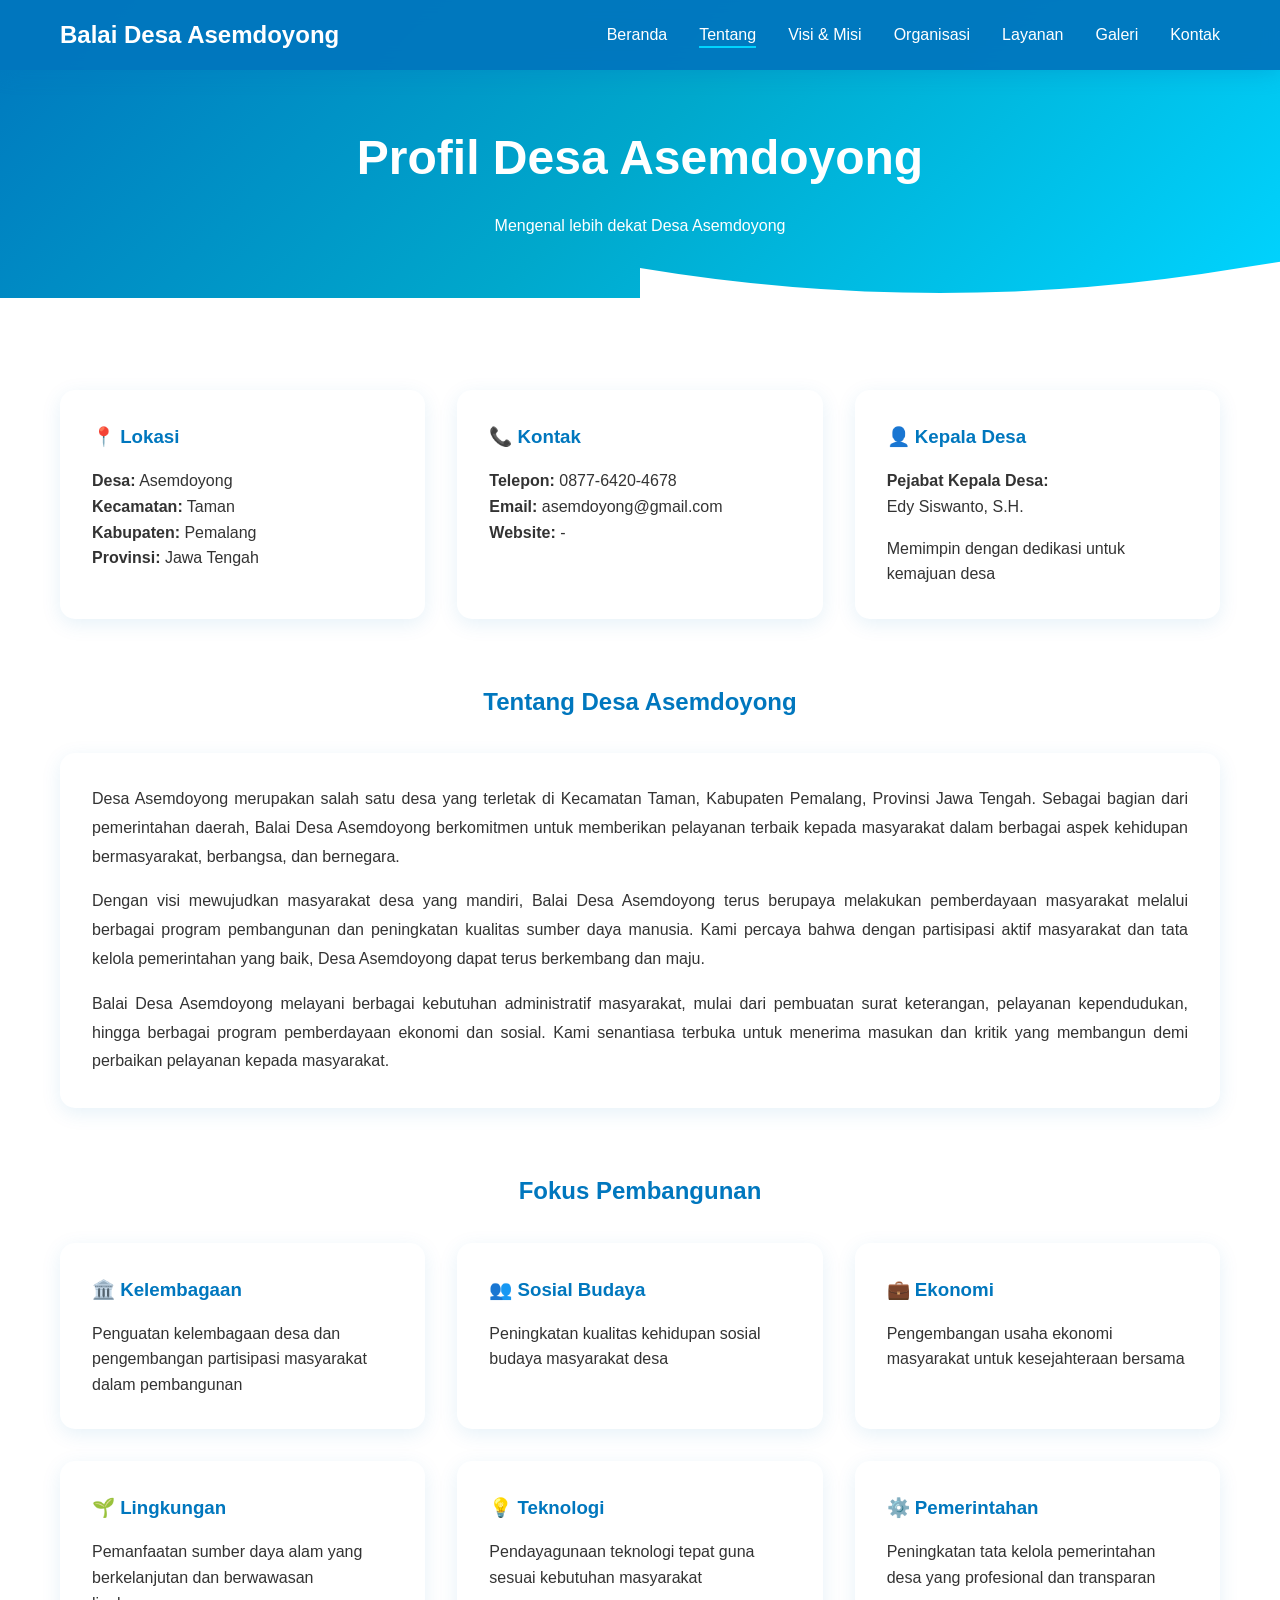
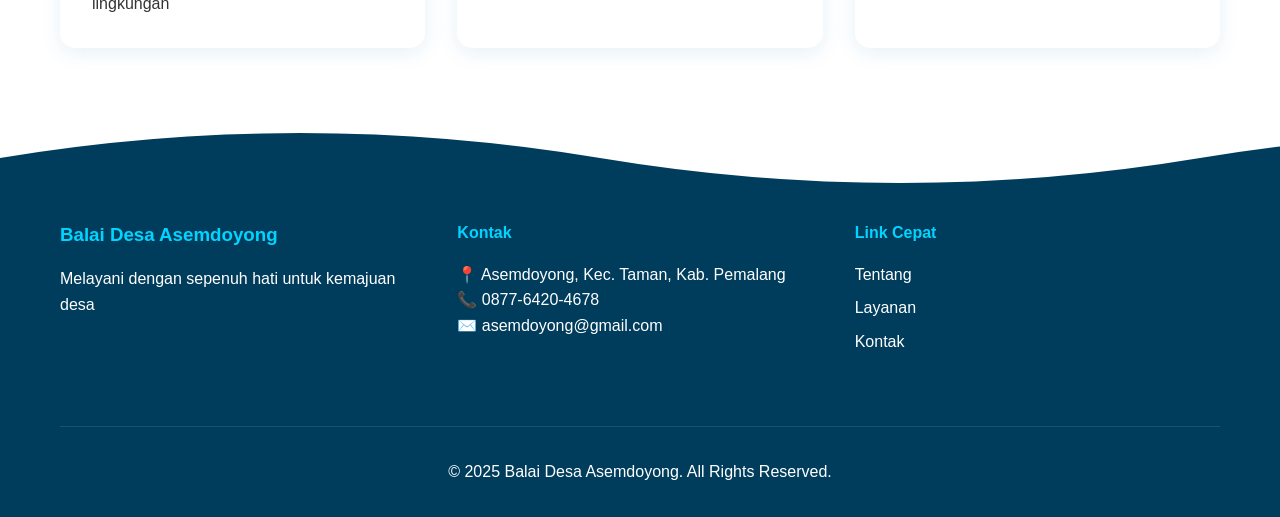
==== pages/about.html @ 0c86f4a2 "first commit" ====
<!DOCTYPE html>
<html lang="id">
<head>
    <meta charset="UTF-8">
    <meta name="viewport" content="width=device-width, initial-scale=1.0">
    <title>Tentang - Balai Desa Asemdoyong</title>
    <link rel="stylesheet" href="../assets/css/style.css">
</head>
<body>
    <!-- Navbar -->
    <nav class="navbar">
        <div class="container">
            <div class="nav-brand">
                <h2>Balai Desa Asemdoyong</h2>
            </div>
            <button class="nav-toggle" id="navToggle">
                <span></span>
                <span></span>
                <span></span>
            </button>
            <ul class="nav-menu" id="navMenu">
                <li><a href="../index.html">Beranda</a></li>
                <li><a href="about.html" class="active">Tentang</a></li>
                <li><a href="visi-misi.html">Visi & Misi</a></li>
                <li><a href="organisasi.html">Organisasi</a></li>
                <li><a href="layanan.html">Layanan</a></li>
                <li><a href="galeri.html">Galeri</a></li>
                <li><a href="kontak.html">Kontak</a></li>
            </ul>
        </div>
    </nav>

    <!-- Page Header -->
    <section class="page-header">
        <div class="container">
            <h1>Profil Desa Asemdoyong</h1>
            <p>Mengenal lebih dekat Desa Asemdoyong</p>
        </div>
    </section>

    <!-- Page Content -->
    <section class="page-content">
        <div class="container">
            <div class="info-grid">
                <div class="info-card">
                    <h3>📍 Lokasi</h3>
                    <p><strong>Desa:</strong> Asemdoyong</p>
                    <p><strong>Kecamatan:</strong> Taman</p>
                    <p><strong>Kabupaten:</strong> Pemalang</p>
                    <p><strong>Provinsi:</strong> Jawa Tengah</p>
                </div>

                <div class="info-card">
                    <h3>📞 Kontak</h3>
                    <p><strong>Telepon:</strong> 0877-6420-4678</p>
                    <p><strong>Email:</strong> asemdoyong@gmail.com</p>
                    <p><strong>Website:</strong> -</p>
                </div>

                <div class="info-card">
                    <h3>👤 Kepala Desa</h3>
                    <p><strong>Pejabat Kepala Desa:</strong></p>
                    <p>Edy Siswanto, S.H.</p>
                    <p style="margin-top: 1rem;">Memimpin dengan dedikasi untuk kemajuan desa</p>
                </div>
            </div>

            <div style="margin-top: 4rem;">
                <h2 style="color: var(--primary); margin-bottom: 2rem; text-align: center;">Tentang Desa Asemdoyong</h2>
                <div class="info-card">
                    <p style="text-align: justify; line-height: 1.8;">
                        Desa Asemdoyong merupakan salah satu desa yang terletak di Kecamatan Taman, Kabupaten Pemalang, Provinsi Jawa Tengah. 
                        Sebagai bagian dari pemerintahan daerah, Balai Desa Asemdoyong berkomitmen untuk memberikan pelayanan terbaik kepada masyarakat 
                        dalam berbagai aspek kehidupan bermasyarakat, berbangsa, dan bernegara.
                    </p>
                    <p style="text-align: justify; line-height: 1.8; margin-top: 1rem;">
                        Dengan visi mewujudkan masyarakat desa yang mandiri, Balai Desa Asemdoyong terus berupaya melakukan pemberdayaan masyarakat 
                        melalui berbagai program pembangunan dan peningkatan kualitas sumber daya manusia. Kami percaya bahwa dengan partisipasi aktif 
                        masyarakat dan tata kelola pemerintahan yang baik, Desa Asemdoyong dapat terus berkembang dan maju.
                    </p>
                    <p style="text-align: justify; line-height: 1.8; margin-top: 1rem;">
                        Balai Desa Asemdoyong melayani berbagai kebutuhan administratif masyarakat, mulai dari pembuatan surat keterangan, 
                        pelayanan kependudukan, hingga berbagai program pemberdayaan ekonomi dan sosial. Kami senantiasa terbuka untuk 
                        menerima masukan dan kritik yang membangun demi perbaikan pelayanan kepada masyarakat.
                    </p>
                </div>
            </div>

            <div style="margin-top: 4rem;">
                <h2 style="color: var(--primary); margin-bottom: 2rem; text-align: center;">Fokus Pembangunan</h2>
                <div class="info-grid">
                    <div class="info-card">
                        <h3>🏛️ Kelembagaan</h3>
                        <p>Penguatan kelembagaan desa dan pengembangan partisipasi masyarakat dalam pembangunan</p>
                    </div>

                    <div class="info-card">
                        <h3>👥 Sosial Budaya</h3>
                        <p>Peningkatan kualitas kehidupan sosial budaya masyarakat desa</p>
                    </div>

                    <div class="info-card">
                        <h3>💼 Ekonomi</h3>
                        <p>Pengembangan usaha ekonomi masyarakat untuk kesejahteraan bersama</p>
                    </div>

                    <div class="info-card">
                        <h3>🌱 Lingkungan</h3>
                        <p>Pemanfaatan sumber daya alam yang berkelanjutan dan berwawasan lingkungan</p>
                    </div>

                    <div class="info-card">
                        <h3>💡 Teknologi</h3>
                        <p>Pendayagunaan teknologi tepat guna sesuai kebutuhan masyarakat</p>
                    </div>

                    <div class="info-card">
                        <h3>⚙️ Pemerintahan</h3>
                        <p>Peningkatan tata kelola pemerintahan desa yang profesional dan transparan</p>
                    </div>
                </div>
            </div>
        </div>
    </section>

    <!-- Footer -->
    <footer class="footer">
        <div class="wave-footer"></div>
        <div class="container">
            <div class="footer-content">
                <div class="footer-section">
                    <h3>Balai Desa Asemdoyong</h3>
                    <p>Melayani dengan sepenuh hati untuk kemajuan desa</p>
                </div>
                <div class="footer-section">
                    <h4>Kontak</h4>
                    <p>📍 Asemdoyong, Kec. Taman, Kab. Pemalang</p>
                    <p>📞 0877-6420-4678</p>
                    <p>✉️ asemdoyong@gmail.com</p>
                </div>
                <div class="footer-section">
                    <h4>Link Cepat</h4>
                    <ul>
                        <li><a href="about.html">Tentang</a></li>
                        <li><a href="layanan.html">Layanan</a></li>
                        <li><a href="kontak.html">Kontak</a></li>
                    </ul>
                </div>
            </div>
            <div class="footer-bottom">
                <p>&copy; 2025 Balai Desa Asemdoyong. All Rights Reserved.</p>
            </div>
        </div>
    </footer>

    <script src="../assets/js/script.js"></script>
</body>
</html>
---- assets/css/style.css ----
/* Reset & Base */
* {
    margin: 0;
    padding: 0;
    box-sizing: border-box;
}

:root {
    --primary: #0077be;
    --secondary: #00a8cc;
    --accent: #00d4ff;
    --dark: #003d5c;
    --light: #e0f4ff;
    --white: #ffffff;
    --gradient: linear-gradient(135deg, #0077be 0%, #00a8cc 50%, #00d4ff 100%);
}

body {
    font-family: 'Segoe UI', Tahoma, Geneva, Verdana, sans-serif;
    color: #333;
    overflow-x: hidden;
    line-height: 1.6;
}

.container {
    max-width: 1200px;
    margin: 0 auto;
    padding: 0 20px;
}

/* Navbar */
.navbar {
    position: fixed;
    top: 0;
    width: 100%;
    background: rgba(0, 119, 190, 0.95);
    backdrop-filter: blur(10px);
    z-index: 1000;
    box-shadow: 0 2px 20px rgba(0, 119, 190, 0.3);
}

.navbar .container {
    display: flex;
    justify-content: space-between;
    align-items: center;
    padding: 1rem 20px;
}

.nav-brand h2 {
    color: var(--white);
    font-size: 1.5rem;
}

.nav-menu {
    display: flex;
    list-style: none;
    gap: 2rem;
}

.nav-menu a {
    color: var(--white);
    text-decoration: none;
    font-weight: 500;
    transition: all 0.3s;
    position: relative;
}

.nav-menu a::after {
    content: '';
    position: absolute;
    bottom: -5px;
    left: 0;
    width: 0;
    height: 2px;
    background: var(--accent);
    transition: width 0.3s;
}

.nav-menu a:hover::after,
.nav-menu a.active::after {
    width: 100%;
}

.nav-toggle {
    display: none;
    flex-direction: column;
    gap: 5px;
    background: none;
    border: none;
    cursor: pointer;
}

.nav-toggle span {
    width: 25px;
    height: 3px;
    background: var(--white);
    transition: 0.3s;
}

/* Hero Section */
.hero {
    height: 100vh;
    background: var(--gradient);
    position: relative;
    display: flex;
    align-items: center;
    justify-content: center;
    overflow: hidden;
}

.wave-bg {
    position: absolute;
    bottom: 0;
    width: 100%;
    height: 150px;
    background: url('data:image/svg+xml,<svg xmlns="http://www.w3.org/2000/svg" viewBox="0 0 1200 120"><path d="M0,50 Q300,100 600,50 T1200,50 L1200,120 L0,120 Z" fill="%23ffffff" opacity="0.3"/></svg>') repeat-x;
    background-size: 1200px 120px;
    animation: wave 15s linear infinite;
}

@keyframes wave {
    0% { background-position: 0 0; }
    100% { background-position: 1200px 0; }
}

.bubbles {
    position: absolute;
    width: 100%;
    height: 100%;
    overflow: hidden;
}

.bubble {
    position: absolute;
    bottom: -100px;
    background: rgba(255, 255, 255, 0.2);
    border-radius: 50%;
    animation: rise 15s infinite ease-in;
}

.bubble:nth-child(1) {
    width: 40px;
    height: 40px;
    left: 10%;
    animation-duration: 12s;
    animation-delay: 0s;
}

.bubble:nth-child(2) {
    width: 60px;
    height: 60px;
    left: 25%;
    animation-duration: 14s;
    animation-delay: 2s;
}

.bubble:nth-child(3) {
    width: 30px;
    height: 30px;
    left: 45%;
    animation-duration: 10s;
    animation-delay: 4s;
}

.bubble:nth-child(4) {
    width: 50px;
    height: 50px;
    left: 65%;
    animation-duration: 16s;
    animation-delay: 1s;
}

.bubble:nth-child(5) {
    width: 35px;
    height: 35px;
    left: 80%;
    animation-duration: 13s;
    animation-delay: 3s;
}

.bubble:nth-child(6) {
    width: 45px;
    height: 45px;
    left: 90%;
    animation-duration: 11s;
    animation-delay: 5s;
}

@keyframes rise {
    0% {
        bottom: -100px;
        transform: translateX(0);
    }
    50% {
        transform: translateX(100px);
    }
    100% {
        bottom: 110vh;
        transform: translateX(-100px);
    }
}

.hero-content {
    text-align: center;
    color: var(--white);
    z-index: 10;
    padding: 20px;
}

.hero-content h1 {
    font-size: 3rem;
    margin-bottom: 1rem;
    text-shadow: 2px 2px 10px rgba(0, 0, 0, 0.3);
}

.hero-content h2 {
    font-size: 2.5rem;
    margin-bottom: 1rem;
    text-shadow: 2px 2px 10px rgba(0, 0, 0, 0.3);
}

.hero-content p {
    font-size: 1.3rem;
    margin-bottom: 2rem;
    text-shadow: 1px 1px 5px rgba(0, 0, 0, 0.3);
}

.btn-primary {
    display: inline-block;
    padding: 15px 40px;
    background: var(--white);
    color: var(--primary);
    text-decoration: none;
    border-radius: 50px;
    font-weight: 600;
    transition: all 0.3s;
    box-shadow: 0 5px 20px rgba(0, 0, 0, 0.2);
}

.btn-primary:hover {
    transform: translateY(-3px);
    box-shadow: 0 8px 30px rgba(0, 0, 0, 0.3);
}

.scroll-indicator {
    position: absolute;
    bottom: 30px;
    left: 50%;
    transform: translateX(-50%);
}

.mouse {
    width: 25px;
    height: 40px;
    border: 2px solid var(--white);
    border-radius: 15px;
    position: relative;
}

.mouse::before {
    content: '';
    width: 4px;
    height: 8px;
    background: var(--white);
    position: absolute;
    top: 8px;
    left: 50%;
    transform: translateX(-50%);
    border-radius: 2px;
    animation: scroll 2s infinite;
}

@keyframes scroll {
    0%, 100% { top: 8px; opacity: 1; }
    50% { top: 20px; opacity: 0.5; }
}

/* Animations */
.fade-in {
    animation: fadeIn 1s ease-in;
}

.fade-in-delay {
    animation: fadeIn 1s ease-in 0.3s both;
}

.fade-in-delay-2 {
    animation: fadeIn 1s ease-in 0.6s both;
}

.fade-in-delay-3 {
    animation: fadeIn 1s ease-in 0.9s both;
}

@keyframes fadeIn {
    from {
        opacity: 0;
        transform: translateY(20px);
    }
    to {
        opacity: 1;
        transform: translateY(0);
    }
}

/* Sections */
.highlight, .menu-section {
    padding: 80px 0;
}

.section-title {
    text-align: center;
    font-size: 2.5rem;
    color: var(--dark);
    margin-bottom: 3rem;
    position: relative;
}

.section-title::after {
    content: '';
    display: block;
    width: 80px;
    height: 4px;
    background: var(--gradient);
    margin: 15px auto 0;
    border-radius: 2px;
}

.highlight-grid {
    display: grid;
    grid-template-columns: repeat(auto-fit, minmax(280px, 1fr));
    gap: 2rem;
}

.highlight-card {
    background: var(--white);
    padding: 2rem;
    border-radius: 15px;
    box-shadow: 0 5px 20px rgba(0, 119, 190, 0.1);
    transition: all 0.3s;
    text-align: center;
}

.highlight-card:hover {
    transform: translateY(-10px);
    box-shadow: 0 10px 40px rgba(0, 119, 190, 0.2);
}

.highlight-card .icon {
    font-size: 3rem;
    margin-bottom: 1rem;
}

.highlight-card h3 {
    color: var(--primary);
    margin-bottom: 1rem;
    font-size: 1.5rem;
}

/* Menu Section */
.menu-section {
    background: linear-gradient(135deg, #e0f4ff 0%, #ffffff 100%);
}

.menu-grid {
    display: grid;
    grid-template-columns: repeat(auto-fit, minmax(250px, 1fr));
    gap: 2rem;
}

.menu-card {
    background: var(--white);
    padding: 2rem;
    border-radius: 15px;
    text-align: center;
    text-decoration: none;
    color: inherit;
    box-shadow: 0 5px 20px rgba(0, 119, 190, 0.1);
    transition: all 0.3s;
    border: 2px solid transparent;
}

.menu-card:hover {
    transform: translateY(-10px);
    box-shadow: 0 10px 40px rgba(0, 119, 190, 0.2);
    border-color: var(--secondary);
}

.menu-icon {
    font-size: 3rem;
    margin-bottom: 1rem;
}

.menu-card h3 {
    color: var(--primary);
    margin-bottom: 0.5rem;
}

.menu-card p {
    color: #666;
    font-size: 0.95rem;
}

/* Footer */
.footer {
    background: var(--dark);
    color: var(--white);
    position: relative;
    padding-top: 80px;
}

.wave-footer {
    position: absolute;
    top: 0;
    width: 100%;
    height: 80px;
    background: url('data:image/svg+xml,<svg xmlns="http://www.w3.org/2000/svg" viewBox="0 0 1200 120"><path d="M0,50 Q300,0 600,50 T1200,50 L1200,0 L0,0 Z" fill="%23ffffff"/></svg>') repeat-x;
    background-size: 1200px 120px;
}

.footer-content {
    display: grid;
    grid-template-columns: repeat(auto-fit, minmax(250px, 1fr));
    gap: 2rem;
    padding: 2rem 0;
}

.footer-section h3, .footer-section h4 {
    margin-bottom: 1rem;
    color: var(--accent);
}

.footer-section ul {
    list-style: none;
}

.footer-section ul li {
    margin-bottom: 0.5rem;
}

.footer-section a {
    color: var(--white);
    text-decoration: none;
    transition: 0.3s;
}

.footer-section a:hover {
    color: var(--accent);
}

.footer-bottom {
    text-align: center;
    padding: 2rem 0;
    border-top: 1px solid rgba(255, 255, 255, 0.1);
    margin-top: 2rem;
}

/* Content Pages */
.page-header {
    background: var(--gradient);
    color: var(--white);
    padding: 120px 0 60px;
    text-align: center;
    position: relative;
    overflow: hidden;
}

.page-header::before {
    content: '';
    position: absolute;
    bottom: 0;
    width: 100%;
    height: 80px;
    background: url('data:image/svg+xml,<svg xmlns="http://www.w3.org/2000/svg" viewBox="0 0 1200 120"><path d="M0,50 Q300,100 600,50 T1200,50 L1200,120 L0,120 Z" fill="%23ffffff"/></svg>') repeat-x;
    background-size: 1200px 120px;
}

.page-header h1 {
    font-size: 3rem;
    margin-bottom: 1rem;
    position: relative;
    z-index: 1;
}

.page-content {
    padding: 60px 0;
}

.info-grid {
    display: grid;
    grid-template-columns: repeat(auto-fit, minmax(280px, 1fr));
    gap: 2rem;
    margin-top: 2rem;
}

.info-card {
    background: var(--white);
    padding: 2rem;
    border-radius: 15px;
    box-shadow: 0 5px 20px rgba(0, 119, 190, 0.1);
}

.info-card h3 {
    color: var(--primary);
    margin-bottom: 1rem;
}

/* Struktur Organisasi */
.org-tree {
    display: flex;
    flex-direction: column;
    gap: 2rem;
    margin-top: 2rem;
}

.org-level {
    display: flex;
    flex-wrap: wrap;
    justify-content: center;
    gap: 2rem;
}

.org-card {
    background: var(--white);
    padding: 1.5rem;
    border-radius: 15px;
    box-shadow: 0 5px 20px rgba(0, 119, 190, 0.1);
    text-align: center;
    min-width: 200px;
    border: 2px solid var(--secondary);
    transition: 0.3s;
}

.org-card:hover {
    transform: translateY(-5px);
    box-shadow: 0 10px 30px rgba(0, 119, 190, 0.2);
}

.org-card .position {
    color: var(--primary);
    font-weight: 600;
    margin-bottom: 0.5rem;
}

.org-card .name {
    font-size: 1.1rem;
    font-weight: 500;
}

/* Galeri */
.gallery-grid {
    display: grid;
    grid-template-columns: repeat(auto-fit, minmax(250px, 1fr));
    gap: 1.5rem;
    margin-top: 2rem;
}

.gallery-item {
    position: relative;
    border-radius: 15px;
    overflow: hidden;
    padding-bottom: 100%;
    background: var(--light);
    box-shadow: 0 5px 20px rgba(0, 119, 190, 0.1);
}

.gallery-item img {
    position: absolute;
    width: 100%;
    height: 100%;
    object-fit: cover;
    transition: 0.3s;
}

.gallery-item:hover img {
    transform: scale(1.1);
}

/* Kontak */
.contact-grid {
    display: grid;
    grid-template-columns: repeat(auto-fit, minmax(300px, 1fr));
    gap: 2rem;
    margin-top: 2rem;
}

.contact-info {
    background: var(--white);
    padding: 2rem;
    border-radius: 15px;
    box-shadow: 0 5px 20px rgba(0, 119, 190, 0.1);
}

.contact-info .info-item {
    display: flex;
    align-items: center;
    gap: 1rem;
    margin-bottom: 1.5rem;
}

.contact-info .icon {
    font-size: 2rem;
}

.map-container {
    border-radius: 15px;
    overflow: hidden;
    box-shadow: 0 5px 20px rgba(0, 119, 190, 0.1);
}

.map-container iframe {
    width: 100%;
    height: 400px;
    border: none;
}

/* Responsive */
@media (max-width: 768px) {
    .nav-menu {
        position: fixed;
        left: -100%;
        top: 70px;
        flex-direction: column;
        background: var(--primary);
        width: 100%;
        text-align: center;
        transition: 0.3s;
        box-shadow: 0 10px 27px rgba(0, 0, 0, 0.05);
        padding: 2rem 0;
    }

    .nav-menu.active {
        left: 0;
    }

    .nav-toggle {
        display: flex;
    }

    .hero-content h1 {
        font-size: 2rem;
    }

    .hero-content h2 {
        font-size: 1.5rem;
    }

    .hero-content p {
        font-size: 1rem;
    }

    .section-title {
        font-size: 2rem;
    }

    .page-header h1 {
        font-size: 2rem;
    }
}
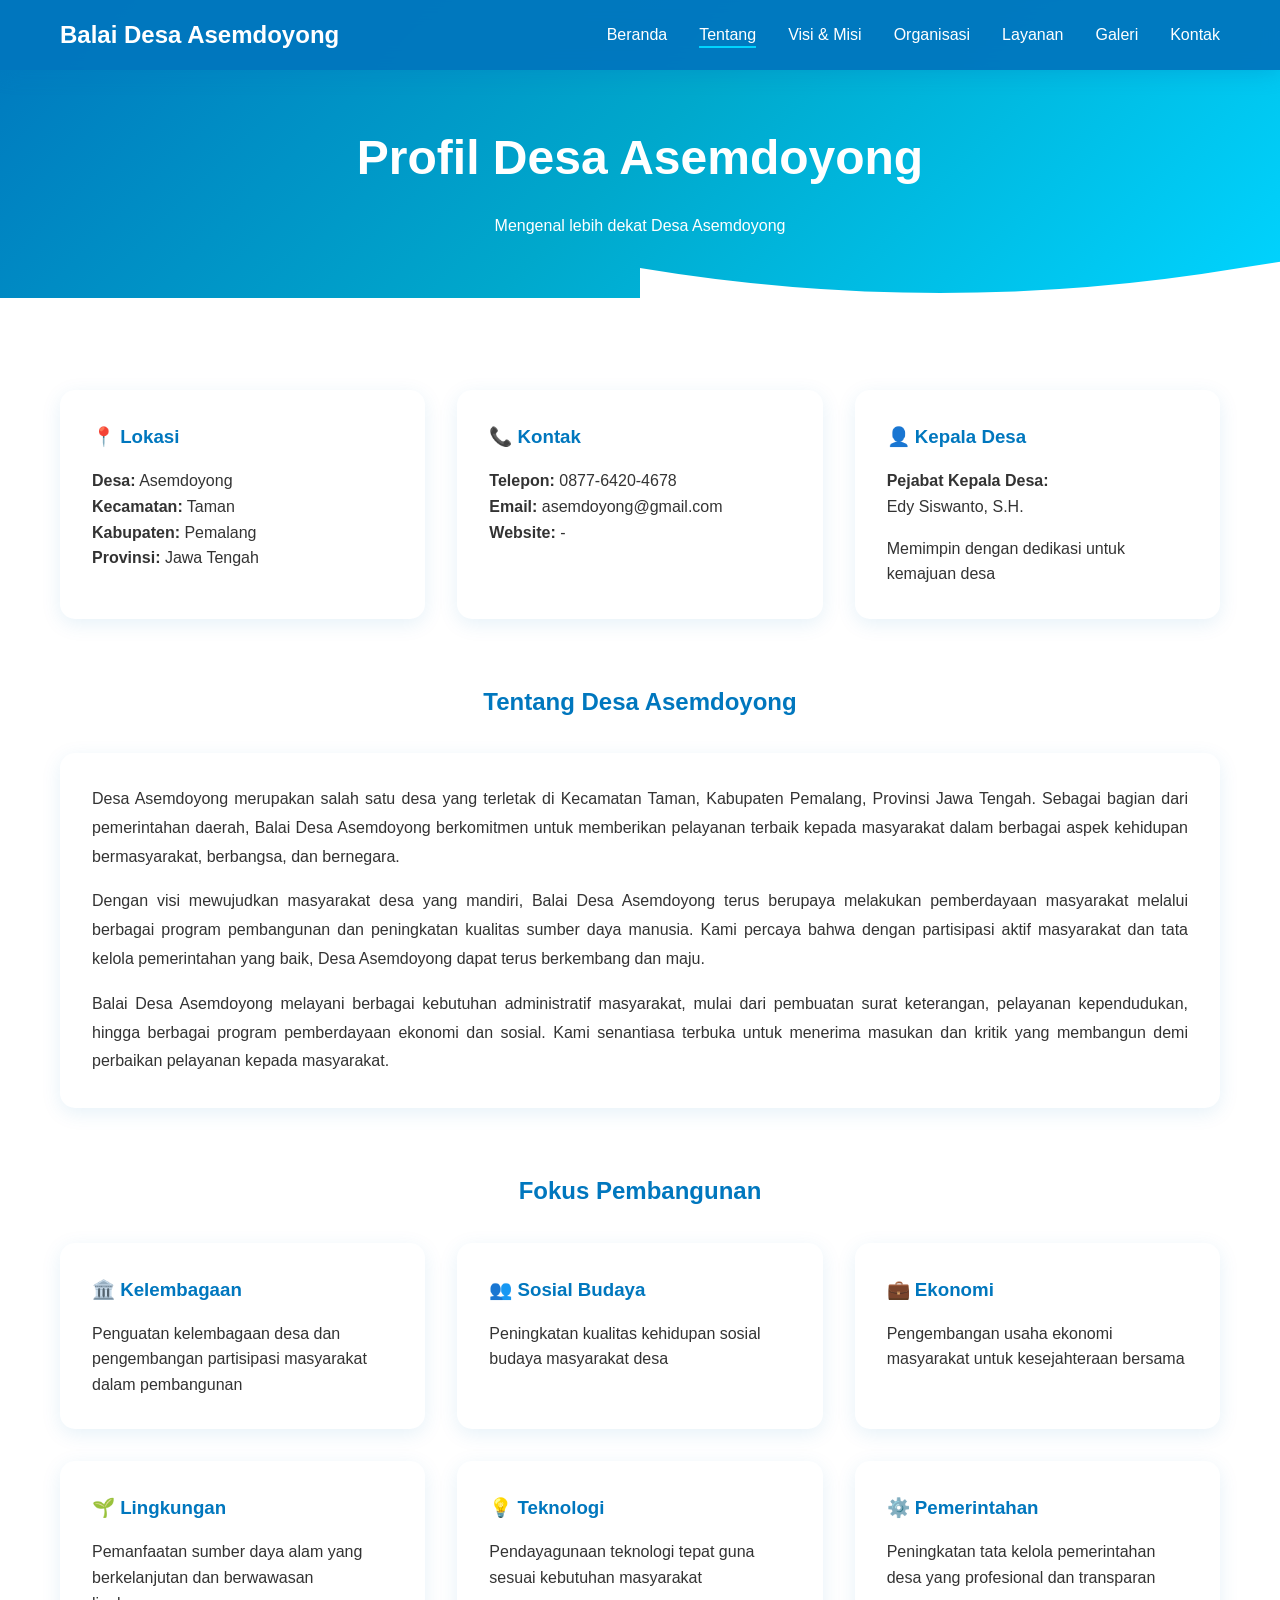
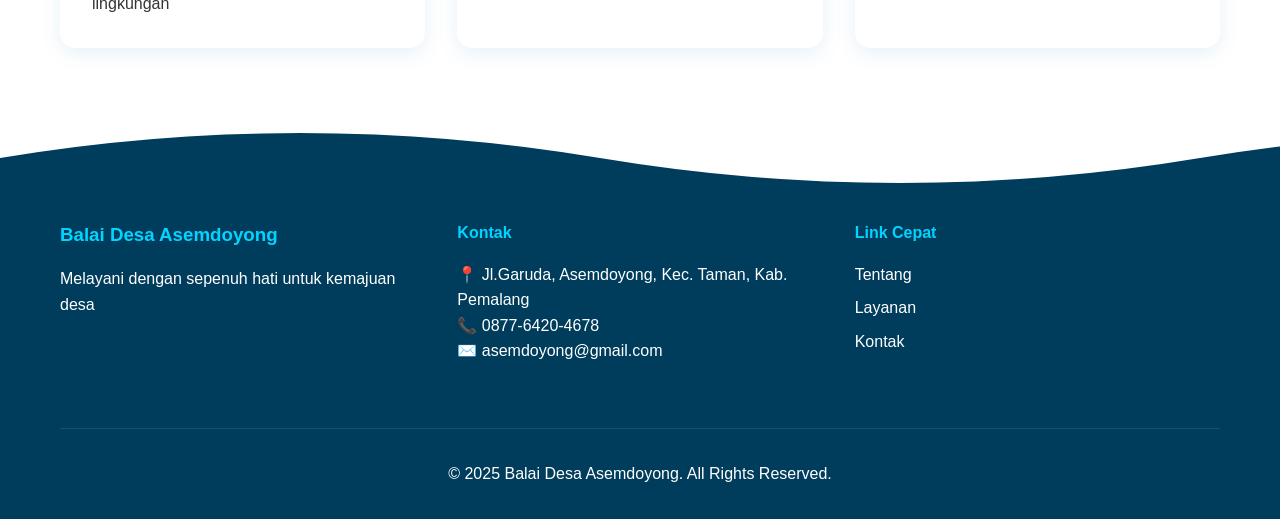
==== commit aa5eda0c: "Update project" ====
--- a/pages/about.html
+++ b/pages/about.html
@@ -134,7 +134,7 @@
                 </div>
                 <div class="footer-section">
                     <h4>Kontak</h4>
-                    <p>📍 Asemdoyong, Kec. Taman, Kab. Pemalang</p>
+                    <p>📍 Jl.Garuda, Asemdoyong, Kec. Taman, Kab. Pemalang</p>
                     <p>📞 0877-6420-4678</p>
                     <p>✉️ asemdoyong@gmail.com</p>
                 </div>
--- a/assets/css/style.css
+++ b/assets/css/style.css
@@ -46,6 +46,17 @@
     padding: 1rem 20px;
 }
 
+.nav-brand {
+    display: flex;
+    align-items: center;
+    gap: 10px;
+}
+
+.logo {
+    height: 50px;
+    width: auto;
+}
+
 .nav-brand h2 {
     color: var(--white);
     font-size: 1.5rem;
@@ -99,13 +110,134 @@
 
 /* Hero Section */
 .hero {
-    height: 100vh;
+    min-height: 100vh;
     background: var(--gradient);
     position: relative;
     display: flex;
     align-items: center;
     justify-content: center;
     overflow: hidden;
+    padding: 120px 0 80px;
+}
+
+.hero-inner {
+    width: 100%;
+    max-width: 1200px;
+    margin: 0 auto;
+    padding: 0 40px;
+    display: grid;
+    grid-template-columns: 1fr 1fr;
+    gap: 60px;
+    align-items: center;
+    position: relative;
+    z-index: 10;
+}
+
+.hero-content {
+    text-align: left;
+    color: var(--white);
+}
+
+.hero-content h1 {
+    font-size: 2.8rem;
+    margin-bottom: 1rem;
+    text-shadow: 2px 2px 10px rgba(0, 0, 0, 0.3);
+    font-weight: 300;
+}
+
+.hero-content h2 {
+    font-size: 3.5rem;
+    margin-bottom: 1.5rem;
+    text-shadow: 2px 2px 10px rgba(0, 0, 0, 0.3);
+    font-weight: 700;
+    line-height: 1.2;
+}
+
+.hero-content p {
+    font-size: 1.4rem;
+    margin-bottom: 2.5rem;
+    text-shadow: 1px 1px 5px rgba(0, 0, 0, 0.3);
+    opacity: 0.95;
+}
+
+.btn-primary {
+    display: inline-block;
+    padding: 16px 45px;
+    background: var(--white);
+    color: var(--primary);
+    text-decoration: none;
+    border-radius: 50px;
+    font-weight: 600;
+    font-size: 1.1rem;
+    transition: all 0.3s;
+    box-shadow: 0 8px 25px rgba(0, 0, 0, 0.2);
+}
+
+.btn-primary:hover {
+    transform: translateY(-3px);
+    box-shadow: 0 12px 35px rgba(0, 0, 0, 0.3);
+    background: var(--light);
+}
+
+.hero-image {
+    position: relative;
+    width: 100%;
+    height: 500px;
+}
+
+.hero-image img {
+    width: 100%;
+    height: 100%;
+    object-fit: cover;
+    border-radius: 30px;
+    box-shadow: 0 20px 60px rgba(0, 0, 0, 0.4);
+    animation: float 6s ease-in-out infinite;
+}
+
+.hero-image::before {
+    content: '';
+    position: absolute;
+    top: -20px;
+    right: -20px;
+    width: 200px;
+    height: 200px;
+    background: rgba(255, 255, 255, 0.1);
+    border-radius: 50%;
+    z-index: -1;
+    animation: pulse 4s ease-in-out infinite;
+}
+
+.hero-image::after {
+    content: '';
+    position: absolute;
+    bottom: -30px;
+    left: -30px;
+    width: 150px;
+    height: 150px;
+    background: rgba(255, 255, 255, 0.1);
+    border-radius: 50%;
+    z-index: -1;
+    animation: pulse 4s ease-in-out infinite 2s;
+}
+
+@keyframes float {
+    0%, 100% {
+        transform: translateY(0px);
+    }
+    50% {
+        transform: translateY(-20px);
+    }
+}
+
+@keyframes pulse {
+    0%, 100% {
+        transform: scale(1);
+        opacity: 0.5;
+    }
+    50% {
+        transform: scale(1.1);
+        opacity: 0.8;
+    }
 }
 
 .wave-bg {
@@ -200,53 +332,12 @@
     }
 }
 
-.hero-content {
-    text-align: center;
-    color: var(--white);
-    z-index: 10;
-    padding: 20px;
-}
-
-.hero-content h1 {
-    font-size: 3rem;
-    margin-bottom: 1rem;
-    text-shadow: 2px 2px 10px rgba(0, 0, 0, 0.3);
-}
-
-.hero-content h2 {
-    font-size: 2.5rem;
-    margin-bottom: 1rem;
-    text-shadow: 2px 2px 10px rgba(0, 0, 0, 0.3);
-}
-
-.hero-content p {
-    font-size: 1.3rem;
-    margin-bottom: 2rem;
-    text-shadow: 1px 1px 5px rgba(0, 0, 0, 0.3);
-}
-
-.btn-primary {
-    display: inline-block;
-    padding: 15px 40px;
-    background: var(--white);
-    color: var(--primary);
-    text-decoration: none;
-    border-radius: 50px;
-    font-weight: 600;
-    transition: all 0.3s;
-    box-shadow: 0 5px 20px rgba(0, 0, 0, 0.2);
-}
-
-.btn-primary:hover {
-    transform: translateY(-3px);
-    box-shadow: 0 8px 30px rgba(0, 0, 0, 0.3);
-}
-
 .scroll-indicator {
     position: absolute;
     bottom: 30px;
     left: 50%;
     transform: translateX(-50%);
+    z-index: 10;
 }
 
 .mouse {
@@ -615,6 +706,25 @@
 }
 
 /* Responsive */
+@media (max-width: 1024px) {
+    .hero-inner {
+        gap: 40px;
+        padding: 0 30px;
+    }
+
+    .hero-content h1 {
+        font-size: 2.2rem;
+    }
+
+    .hero-content h2 {
+        font-size: 2.8rem;
+    }
+
+    .hero-image {
+        height: 400px;
+    }
+}
+
 @media (max-width: 768px) {
     .nav-menu {
         position: fixed;
@@ -637,16 +747,30 @@
         display: flex;
     }
 
+    .hero-inner {
+        grid-template-columns: 1fr;
+        gap: 40px;
+        padding: 0 20px;
+    }
+
+    .hero-content {
+        text-align: center;
+    }
+
     .hero-content h1 {
-        font-size: 2rem;
+        font-size: 1.8rem;
     }
 
     .hero-content h2 {
-        font-size: 1.5rem;
+        font-size: 2.2rem;
     }
 
     .hero-content p {
-        font-size: 1rem;
+        font-size: 1.1rem;
+    }
+
+    .hero-image {
+        height: 350px;
     }
 
     .section-title {
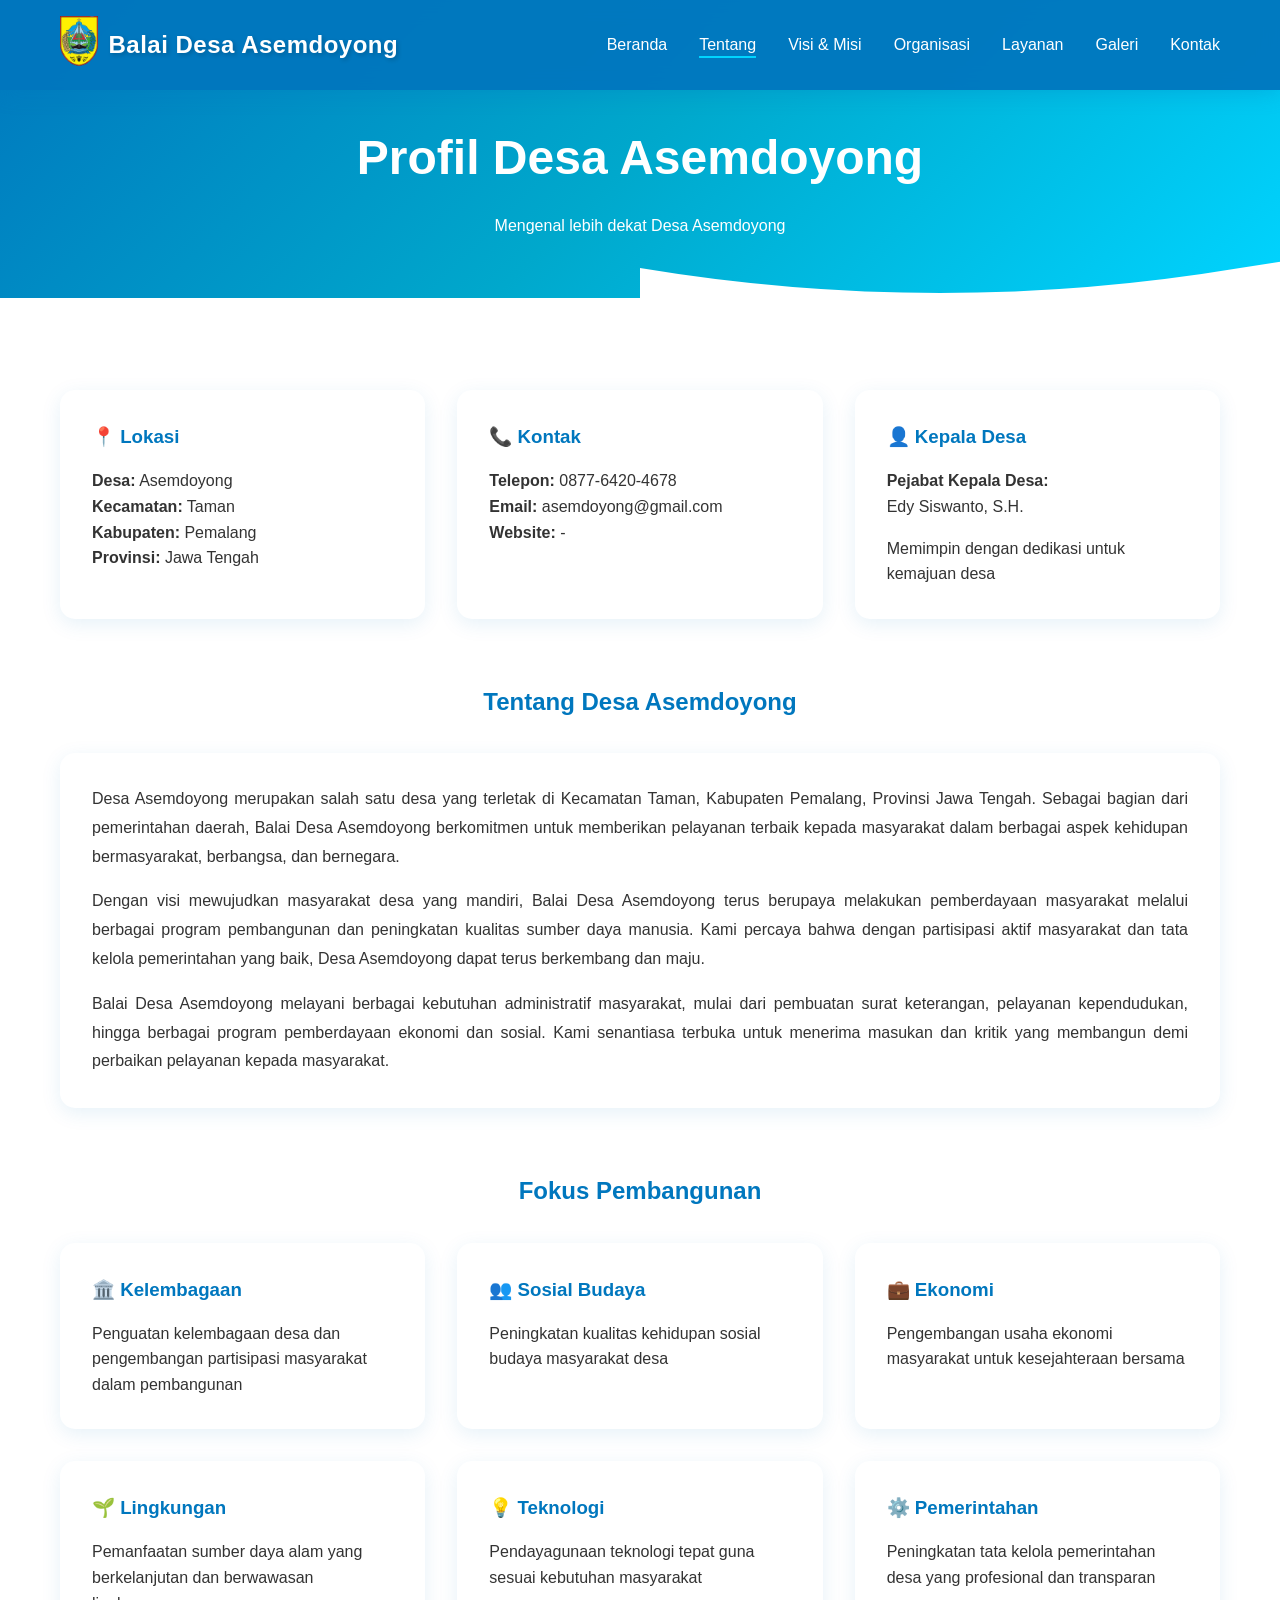
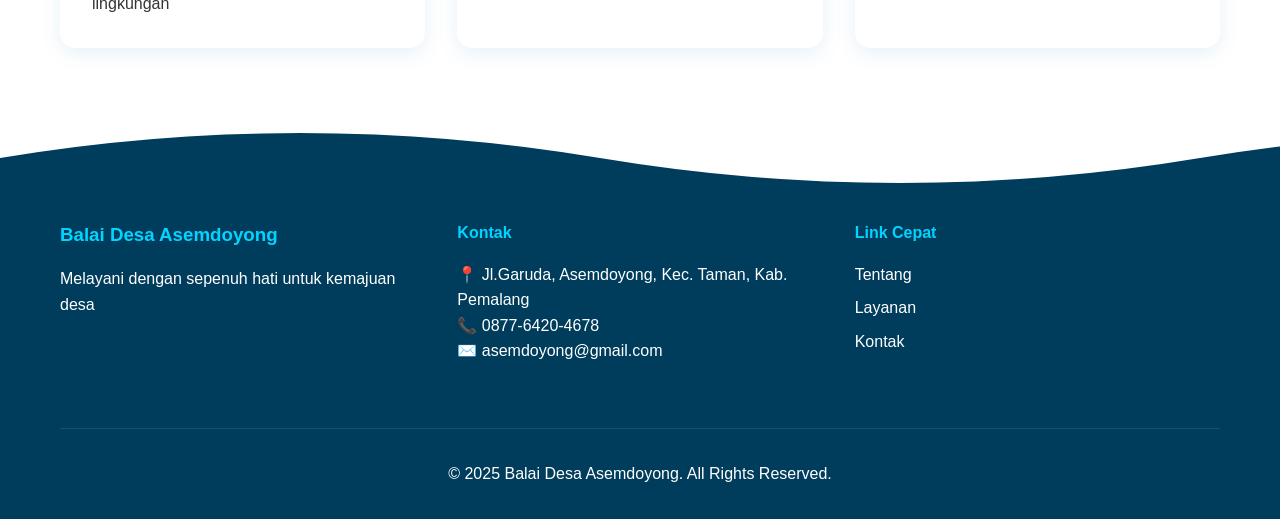
==== commit d0d82d0a: "Update project" ====
--- a/pages/about.html
+++ b/pages/about.html
@@ -11,6 +11,8 @@
     <nav class="navbar">
         <div class="container">
             <div class="nav-brand">
+                <a href="about.html">
+    <img src="../assets/img/logo1.png" alt="Logo Desa" class="logo"></a>
                 <h2>Balai Desa Asemdoyong</h2>
             </div>
             <button class="nav-toggle" id="navToggle">
--- a/assets/css/style.css
+++ b/assets/css/style.css
@@ -60,6 +60,10 @@
 .nav-brand h2 {
     color: var(--white);
     font-size: 1.5rem;
+    font-weight: 600;
+    letter-spacing: 0.5px;
+    text-shadow: 2px 2px 4px rgba(0, 0, 0, 0.2);
+    line-height: 1.3;
 }
 
 .nav-menu {
@@ -722,6 +726,10 @@
 
     .hero-image {
         height: 400px;
+    }
+
+    .nav-brand h2 {
+        font-size: 1.3rem;
     }
 }
 
@@ -747,6 +755,19 @@
         display: flex;
     }
 
+    .nav-brand h2 {
+        font-size: 1rem;
+        letter-spacing: 0.3px;
+    }
+
+    .logo {
+        height: 40px;
+    }
+
+    .navbar .container {
+        padding: 0.8rem 15px;
+    }
+
     .hero-inner {
         grid-template-columns: 1fr;
         gap: 40px;
@@ -780,4 +801,19 @@
     .page-header h1 {
         font-size: 2rem;
     }
+}
+
+@media (max-width: 480px) {
+    .nav-brand h2 {
+        font-size: 0.85rem;
+        letter-spacing: 0.2px;
+    }
+
+    .logo {
+        height: 35px;
+    }
+
+    .nav-brand {
+        gap: 8px;
+    }
 }
